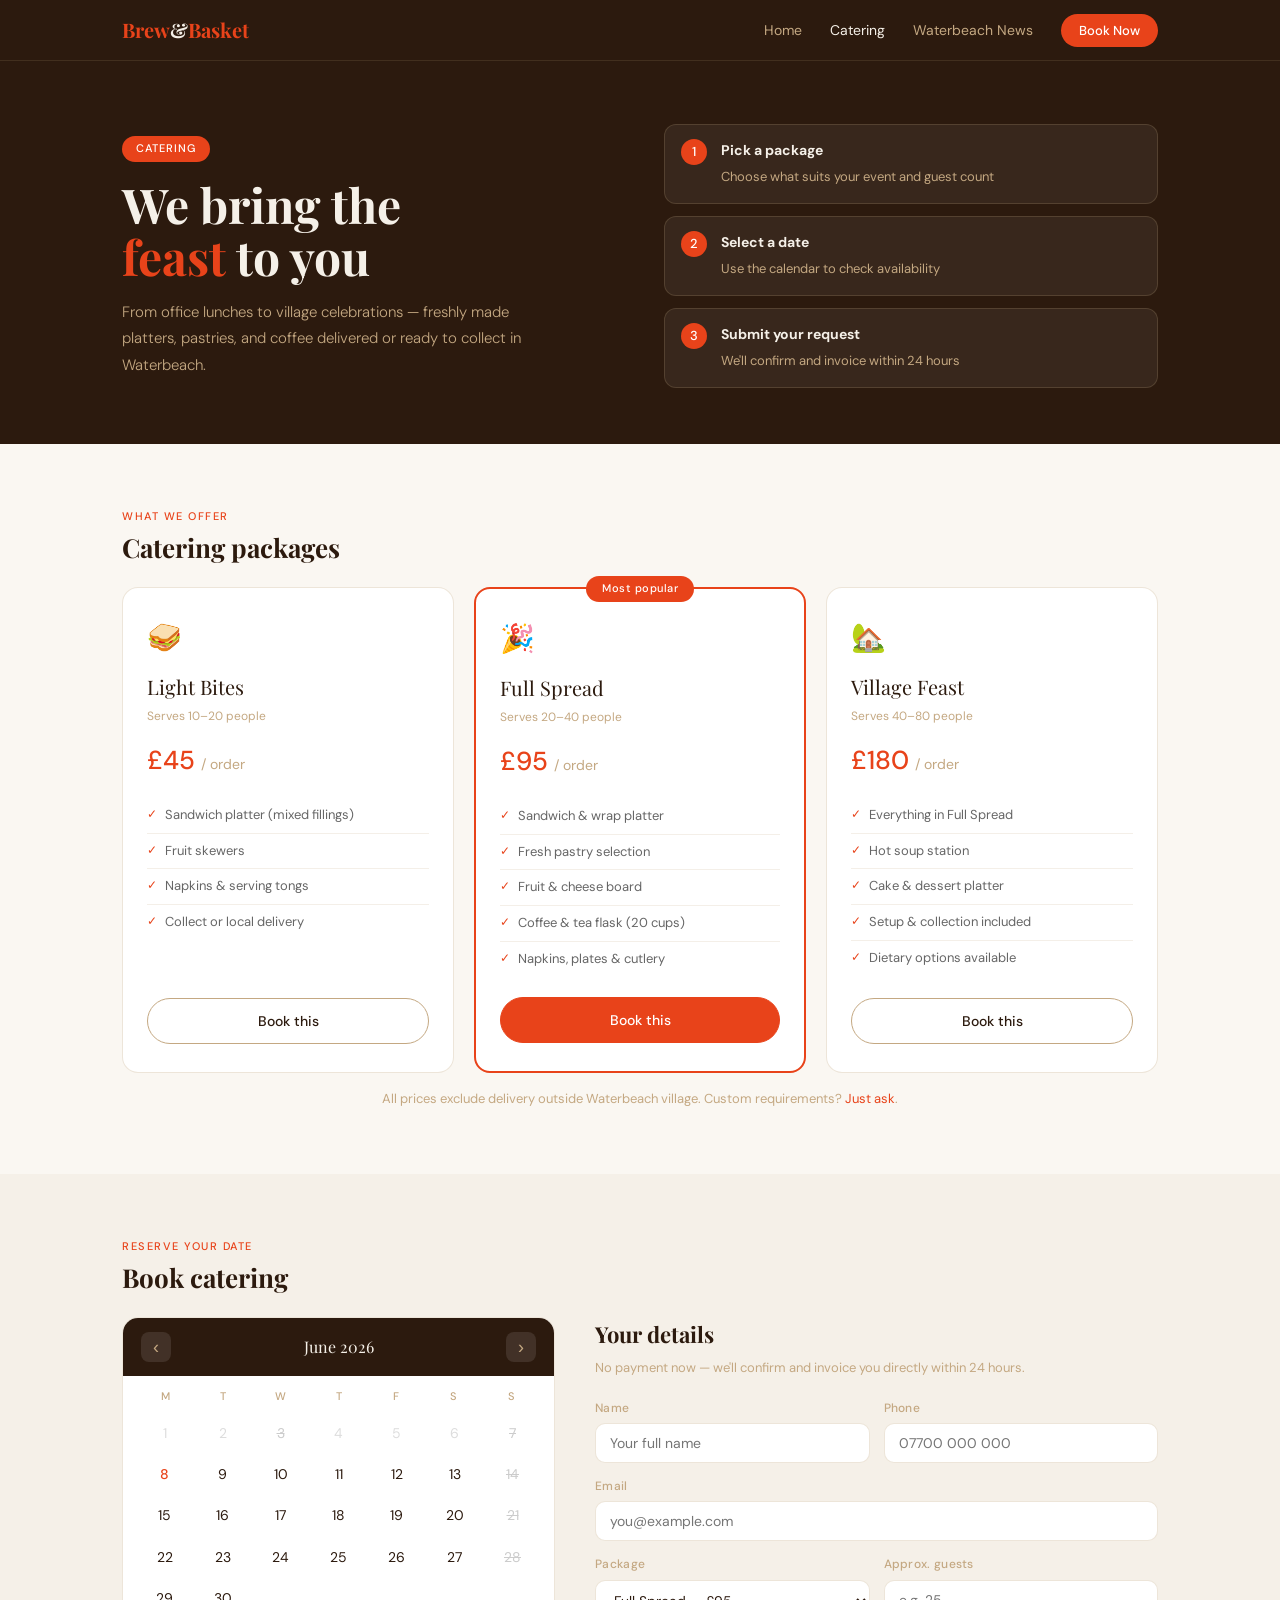
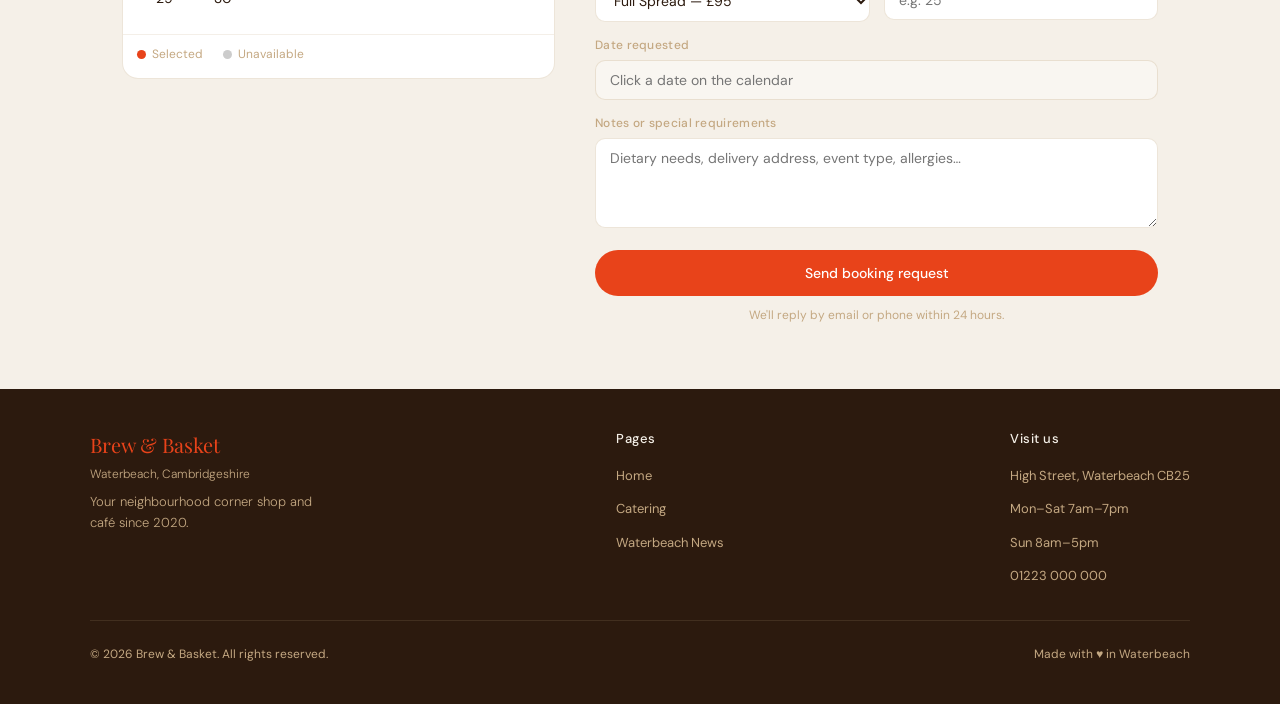
==== catering.html @ 32d7ae8f "Add files via upload" ====
<!DOCTYPE html>
<html lang="en">
<head>
  <meta charset="UTF-8" />
  <meta name="viewport" content="width=device-width, initial-scale=1.0" />
  <title>Catering — Brew & Basket Waterbeach</title>
  <meta name="description" content="Catering for every occasion in Waterbeach — sandwich platters, pastries, coffee flasks and more. Book online." />
  <link rel="stylesheet" href="css/style.css" />
  <link rel="stylesheet" href="css/catering.css" />
</head>
<body>

  <!-- NAV -->
  <nav class="nav">
    <div class="nav-inner">
      <a href="index.html" class="nav-logo">Brew<span>&amp;</span>Basket</a>
      <button class="nav-toggle" aria-label="Toggle menu">
        <span></span><span></span><span></span>
      </button>
      <ul class="nav-links">
        <li><a href="index.html">Home</a></li>
        <li><a href="catering.html">Catering</a></li>
        <li><a href="news.html">Waterbeach News</a></li>
        <li><a href="catering.html#book" class="nav-cta">Book Now</a></li>
      </ul>
    </div>
  </nav>

  <!-- HERO -->
  <section class="cat-hero">
    <div class="page">
      <div class="cat-hero-inner">
        <div class="cat-hero-text fade-up">
          <span class="tag">Catering</span>
          <h1>We bring the<br><em>feast</em> to you</h1>
          <p>From office lunches to village celebrations — freshly made platters, pastries, and coffee delivered or ready to collect in Waterbeach.</p>
        </div>
        <div class="cat-steps fade-up delay-2">
          <div class="step">
            <div class="step-num">1</div>
            <div class="step-text">
              <strong>Pick a package</strong>
              <span>Choose what suits your event and guest count</span>
            </div>
          </div>
          <div class="step">
            <div class="step-num">2</div>
            <div class="step-text">
              <strong>Select a date</strong>
              <span>Use the calendar to check availability</span>
            </div>
          </div>
          <div class="step">
            <div class="step-num">3</div>
            <div class="step-text">
              <strong>Submit your request</strong>
              <span>We'll confirm and invoice within 24 hours</span>
            </div>
          </div>
        </div>
      </div>
    </div>
  </section>

  <!-- PACKAGES -->
  <section class="section-pad">
    <div class="page">
      <p class="section-label reveal">What we offer</p>
      <h2 class="section-title reveal">Catering packages</h2>
      <div class="packages-grid">

        <div class="pkg reveal">
          <div class="pkg-icon">🥪</div>
          <div class="pkg-name">Light Bites</div>
          <div class="pkg-serves">Serves 10–20 people</div>
          <div class="pkg-price">£45 <span>/ order</span></div>
          <ul class="pkg-items">
            <li>Sandwich platter (mixed fillings)</li>
            <li>Fruit skewers</li>
            <li>Napkins &amp; serving tongs</li>
            <li>Collect or local delivery</li>
          </ul>
          <a href="#book" class="pkg-btn">Book this</a>
        </div>

        <div class="pkg pkg-featured reveal delay-1">
          <div class="pkg-badge">Most popular</div>
          <div class="pkg-icon">🎉</div>
          <div class="pkg-name">Full Spread</div>
          <div class="pkg-serves">Serves 20–40 people</div>
          <div class="pkg-price">£95 <span>/ order</span></div>
          <ul class="pkg-items">
            <li>Sandwich &amp; wrap platter</li>
            <li>Fresh pastry selection</li>
            <li>Fruit &amp; cheese board</li>
            <li>Coffee &amp; tea flask (20 cups)</li>
            <li>Napkins, plates &amp; cutlery</li>
          </ul>
          <a href="#book" class="pkg-btn pkg-btn-featured">Book this</a>
        </div>

        <div class="pkg reveal delay-2">
          <div class="pkg-icon">🏡</div>
          <div class="pkg-name">Village Feast</div>
          <div class="pkg-serves">Serves 40–80 people</div>
          <div class="pkg-price">£180 <span>/ order</span></div>
          <ul class="pkg-items">
            <li>Everything in Full Spread</li>
            <li>Hot soup station</li>
            <li>Cake &amp; dessert platter</li>
            <li>Setup &amp; collection included</li>
            <li>Dietary options available</li>
          </ul>
          <a href="#book" class="pkg-btn">Book this</a>
        </div>

      </div>
      <p class="pkg-note reveal">All prices exclude delivery outside Waterbeach village. Custom requirements? <a href="#book">Just ask</a>.</p>
    </div>
  </section>

  <!-- BOOKING -->
  <section id="book" class="booking-section">
    <div class="page">
      <p class="section-label reveal">Reserve your date</p>
      <h2 class="section-title reveal">Book catering</h2>
      <div class="booking-inner">

        <!-- Calendar -->
        <div class="cal-wrap reveal">
          <div class="cal-header">
            <button class="cal-nav" id="prevMonth" aria-label="Previous month">&#8249;</button>
            <span id="calTitle">June 2026</span>
            <button class="cal-nav" id="nextMonth" aria-label="Next month">&#8250;</button>
          </div>
          <div class="cal-days-row">
            <span>M</span><span>T</span><span>W</span><span>T</span><span>F</span><span>S</span><span>S</span>
          </div>
          <div class="cal-grid" id="calGrid"></div>
          <div class="cal-legend">
            <span><span class="dot dot-orange"></span>Selected</span>
            <span><span class="dot dot-grey"></span>Unavailable</span>
          </div>
        </div>

        <!-- Form -->
        <form class="booking-form reveal delay-1" id="bookingForm" onsubmit="handleSubmit(event)">
          <h3>Your details</h3>
          <p class="form-sub">No payment now — we'll confirm and invoice you directly within 24 hours.</p>

          <div class="form-row">
            <div class="field">
              <label for="name">Name</label>
              <input type="text" id="name" name="name" placeholder="Your full name" required />
            </div>
            <div class="field">
              <label for="phone">Phone</label>
              <input type="tel" id="phone" name="phone" placeholder="07700 000 000" required />
            </div>
          </div>
          <div class="field">
            <label for="email">Email</label>
            <input type="email" id="email" name="email" placeholder="you@example.com" required />
          </div>
          <div class="form-row">
            <div class="field">
              <label for="package">Package</label>
              <select id="package" name="package">
                <option>Light Bites — £45</option>
                <option selected>Full Spread — £95</option>
                <option>Village Feast — £180</option>
                <option>Not sure yet</option>
              </select>
            </div>
            <div class="field">
              <label for="guests">Approx. guests</label>
              <input type="number" id="guests" name="guests" placeholder="e.g. 25" min="5" />
            </div>
          </div>
          <div class="field">
            <label for="selectedDate">Date requested</label>
            <input type="text" id="selectedDate" name="date" placeholder="Click a date on the calendar" readonly />
          </div>
          <div class="field">
            <label for="notes">Notes or special requirements</label>
            <textarea id="notes" name="notes" placeholder="Dietary needs, delivery address, event type, allergies…"></textarea>
          </div>
          <button type="submit" class="btn-primary" style="width:100%; padding:14px;">Send booking request</button>
          <p class="form-note">We'll reply by email or phone within 24 hours.</p>
        </form>

        <div class="form-success" id="formSuccess" style="display:none;">
          <div class="success-icon">✓</div>
          <h3>Request received!</h3>
          <p>Thanks — we'll be in touch within 24 hours to confirm your booking.</p>
        </div>

      </div>
    </div>
  </section>

  <!-- FOOTER -->
  <footer class="footer">
    <div class="footer-inner">
      <div>
        <div class="footer-brand">Brew &amp; Basket
          <small>Waterbeach, Cambridgeshire</small>
        </div>
        <p style="color:var(--tan); font-size:13px; font-weight:300; margin-top:8px; max-width:240px; line-height:1.6;">Your neighbourhood corner shop and café since 2020.</p>
      </div>
      <div class="footer-col">
        <h4>Pages</h4>
        <ul>
          <li><a href="index.html">Home</a></li>
          <li><a href="catering.html">Catering</a></li>
          <li><a href="news.html">Waterbeach News</a></li>
        </ul>
      </div>
      <div class="footer-col">
        <h4>Visit us</h4>
        <ul>
          <li><a href="#">High Street, Waterbeach CB25</a></li>
          <li><a href="#">Mon–Sat 7am–7pm</a></li>
          <li><a href="#">Sun 8am–5pm</a></li>
          <li><a href="tel:01223000000">01223 000 000</a></li>
        </ul>
      </div>
    </div>
    <div class="footer-bottom">
      <span>© 2026 Brew &amp; Basket. All rights reserved.</span>
      <span>Made with ♥ in Waterbeach</span>
    </div>
  </footer>

  <script src="js/main.js"></script>
  <script src="js/calendar.js"></script>
</body>
</html>
---- css/style.css ----
@import url('https://fonts.googleapis.com/css2?family=Playfair+Display:wght@400;700&family=DM+Sans:wght@300;400;500&display=swap');

/* ── Brand tokens ── */
:root {
  --orange:  #E8431A;
  --cream:   #F5F0E8;
  --brown:   #2C1A0E;
  --tan:     #C4A882;
  --light:   #FAF7F2;
  --white:   #FFFFFF;
  --border:  rgba(196,168,130,0.30);
  --border-light: rgba(196,168,130,0.18);
}

/* ── Reset ── */
*, *::before, *::after { box-sizing: border-box; margin: 0; padding: 0; }
html { scroll-behavior: smooth; }
body {
  font-family: 'DM Sans', sans-serif;
  background: var(--light);
  color: var(--brown);
  font-size: 16px;
  line-height: 1.6;
}
img { max-width: 100%; display: block; }
a { color: inherit; }

/* ── Utility ── */
.tag {
  display: inline-block;
  background: var(--orange);
  color: #fff;
  font-size: 11px;
  font-weight: 500;
  letter-spacing: 1px;
  text-transform: uppercase;
  padding: 4px 14px;
  border-radius: 20px;
  margin-bottom: 1rem;
}
.section-label {
  font-size: 11px;
  letter-spacing: 1.5px;
  text-transform: uppercase;
  color: var(--orange);
  font-weight: 500;
  margin-bottom: 0.4rem;
}
.section-title {
  font-family: 'Playfair Display', serif;
  font-size: 26px;
  color: var(--brown);
  margin-bottom: 1.5rem;
  line-height: 1.2;
}
.btn-primary {
  display: inline-block;
  background: var(--orange);
  color: #fff;
  padding: 11px 26px;
  border-radius: 24px;
  font-size: 14px;
  font-weight: 500;
  text-decoration: none;
  transition: opacity .2s, transform .15s;
  border: none;
  cursor: pointer;
  font-family: 'DM Sans', sans-serif;
}
.btn-primary:hover { opacity: .88; transform: translateY(-1px); }
.btn-ghost {
  display: inline-block;
  border: 1.5px solid var(--tan);
  color: var(--tan);
  padding: 10px 24px;
  border-radius: 24px;
  font-size: 14px;
  text-decoration: none;
  transition: border-color .2s, color .2s;
}
.btn-ghost:hover { border-color: var(--cream); color: var(--cream); }

/* ── Navigation ── */
.nav {
  background: var(--brown);
  position: sticky;
  top: 0;
  z-index: 100;
  box-shadow: 0 1px 0 rgba(196,168,130,0.15);
}
.nav-inner {
  max-width: 1100px;
  margin: 0 auto;
  padding: 0 2rem;
  height: 60px;
  display: flex;
  align-items: center;
  justify-content: space-between;
}
.nav-logo {
  font-family: 'Playfair Display', serif;
  font-size: 20px;
  font-weight: 700;
  color: var(--orange);
  text-decoration: none;
}
.nav-logo span { color: var(--cream); }
.nav-links {
  display: flex;
  align-items: center;
  gap: 28px;
  list-style: none;
}
.nav-links a {
  color: var(--tan);
  text-decoration: none;
  font-size: 14px;
  transition: color .2s;
}
.nav-links a:hover,
.nav-links a.active { color: var(--cream); }
.nav-links .nav-cta {
  background: var(--orange);
  color: #fff;
  padding: 8px 18px;
  border-radius: 20px;
  font-size: 13px;
  font-weight: 500;
  transition: opacity .2s;
}
.nav-links .nav-cta:hover { opacity: .85; color: #fff; }

/* hamburger */
.nav-toggle {
  display: none;
  background: none;
  border: none;
  cursor: pointer;
  padding: 4px;
}
.nav-toggle span {
  display: block;
  width: 22px;
  height: 2px;
  background: var(--tan);
  margin: 5px 0;
  transition: transform .25s, opacity .25s;
}

/* ── Footer ── */
.footer {
  background: var(--brown);
  padding: 2.5rem 2rem;
}
.footer-inner {
  max-width: 1100px;
  margin: 0 auto;
  display: flex;
  align-items: flex-start;
  justify-content: space-between;
  gap: 2rem;
  flex-wrap: wrap;
}
.footer-brand {
  font-family: 'Playfair Display', serif;
  color: var(--orange);
  font-size: 20px;
}
.footer-brand small {
  display: block;
  color: var(--tan);
  font-family: 'DM Sans', sans-serif;
  font-size: 12px;
  font-weight: 300;
  margin-top: 4px;
}
.footer-brand p {
  color: var(--tan);
  font-size: 13px;
  font-weight: 300;
  margin-top: 8px;
  max-width: 260px;
  line-height: 1.6;
}
.footer-col h4 {
  color: var(--cream);
  font-size: 13px;
  font-weight: 500;
  letter-spacing: 0.5px;
  margin-bottom: 12px;
}
.footer-col ul { list-style: none; }
.footer-col ul li { margin-bottom: 8px; }
.footer-col ul li a {
  color: var(--tan);
  text-decoration: none;
  font-size: 13px;
  transition: color .2s;
}
.footer-col ul li a:hover { color: var(--cream); }
.footer-bottom {
  max-width: 1100px;
  margin: 1.5rem auto 0;
  padding-top: 1.5rem;
  border-top: 1px solid rgba(196,168,130,0.15);
  font-size: 12px;
  color: var(--tan);
  display: flex;
  justify-content: space-between;
  flex-wrap: wrap;
  gap: .5rem;
}

/* ── Page wrapper ── */
.page { max-width: 1100px; margin: 0 auto; padding: 0 2rem; }

/* ── Animations ── */
@keyframes fadeUp {
  from { opacity: 0; transform: translateY(18px); }
  to   { opacity: 1; transform: translateY(0); }
}
.fade-up { animation: fadeUp .55s ease both; }
.delay-1 { animation-delay: .1s; }
.delay-2 { animation-delay: .2s; }
.delay-3 { animation-delay: .3s; }
.delay-4 { animation-delay: .4s; }

/* ── Responsive ── */
@media (max-width: 768px) {
  .nav-links { display: none; flex-direction: column; position: absolute; top: 60px; left: 0; right: 0; background: var(--brown); padding: 1.5rem 2rem; gap: 16px; border-top: 1px solid rgba(196,168,130,0.15); }
  .nav-links.open { display: flex; }
  .nav-toggle { display: block; }
  .section-title { font-size: 22px; }
  .page { padding: 0 1.25rem; }
}
---- css/catering.css ----
/* ── Catering hero ── */
.cat-hero {
  background: var(--brown);
  padding: 4rem 0 3.5rem;
}
.cat-hero-inner {
  display: grid;
  grid-template-columns: 1fr 1fr;
  gap: 3rem;
  align-items: center;
}
.cat-hero-text h1 {
  font-family: 'Playfair Display', serif;
  font-size: 48px;
  color: var(--cream);
  line-height: 1.1;
  margin-bottom: 1rem;
}
.cat-hero-text h1 em { color: var(--orange); font-style: normal; }
.cat-hero-text p {
  color: var(--tan);
  font-size: 15px;
  font-weight: 300;
  line-height: 1.75;
  max-width: 400px;
}

.cat-steps { display: flex; flex-direction: column; gap: 12px; }
.step {
  display: flex;
  align-items: flex-start;
  gap: 14px;
  background: rgba(255,255,255,0.06);
  border: 1px solid rgba(196,168,130,0.2);
  border-radius: 12px;
  padding: 14px 16px;
  transition: border-color .2s;
}
.step:hover { border-color: rgba(232,67,26,0.35); }
.step-num {
  background: var(--orange);
  color: white;
  font-size: 13px;
  font-weight: 500;
  width: 26px;
  height: 26px;
  border-radius: 50%;
  display: flex;
  align-items: center;
  justify-content: center;
  flex-shrink: 0;
}
.step-text strong {
  display: block;
  color: var(--cream);
  font-size: 14px;
  margin-bottom: 2px;
}
.step-text span { color: var(--tan); font-size: 13px; }

/* ── Section padding ── */
.section-pad { padding: 4rem 0; }

/* ── Packages ── */
.packages-grid {
  display: grid;
  grid-template-columns: repeat(3, 1fr);
  gap: 20px;
  margin-bottom: 1rem;
}
.pkg {
  background: var(--white);
  border-radius: 16px;
  padding: 1.75rem 1.5rem;
  border: 1px solid var(--border);
  position: relative;
  display: flex;
  flex-direction: column;
  transition: transform .2s, box-shadow .2s;
}
.pkg:hover {
  transform: translateY(-4px);
  box-shadow: 0 12px 32px rgba(44,26,14,0.09);
}
.pkg-featured {
  border: 2px solid var(--orange);
}
.pkg-badge {
  position: absolute;
  top: -13px;
  left: 50%;
  transform: translateX(-50%);
  background: var(--orange);
  color: white;
  font-size: 11px;
  font-weight: 500;
  letter-spacing: 0.5px;
  padding: 4px 16px;
  border-radius: 20px;
  white-space: nowrap;
}
.pkg-icon { font-size: 28px; margin-bottom: 10px; }
.pkg-name {
  font-family: 'Playfair Display', serif;
  font-size: 20px;
  color: var(--brown);
  margin-bottom: 4px;
}
.pkg-serves {
  font-size: 12px;
  color: var(--tan);
  margin-bottom: 14px;
}
.pkg-price {
  font-size: 26px;
  font-weight: 500;
  color: var(--orange);
  margin-bottom: 16px;
}
.pkg-price span {
  font-size: 14px;
  color: var(--tan);
  font-weight: 400;
}
.pkg-items {
  list-style: none;
  flex: 1;
  margin-bottom: 20px;
}
.pkg-items li {
  font-size: 13px;
  color: #666;
  padding: 7px 0;
  border-bottom: 1px solid var(--border-light);
  padding-left: 18px;
  position: relative;
}
.pkg-items li::before {
  content: '✓';
  position: absolute;
  left: 0;
  color: var(--orange);
  font-size: 12px;
}
.pkg-items li:last-child { border-bottom: none; }
.pkg-btn {
  display: block;
  text-align: center;
  padding: 11px;
  border-radius: 24px;
  font-size: 14px;
  font-weight: 500;
  text-decoration: none;
  border: 1.5px solid var(--tan);
  color: var(--brown);
  transition: all .2s;
}
.pkg-btn:hover { border-color: var(--orange); color: var(--orange); }
.pkg-btn-featured {
  background: var(--orange);
  color: white;
  border-color: var(--orange);
}
.pkg-btn-featured:hover { opacity: .88; color: white; }
.pkg-note {
  font-size: 13px;
  color: var(--tan);
  text-align: center;
  margin-top: 1rem;
}
.pkg-note a { color: var(--orange); text-decoration: none; }

/* ── Booking section ── */
.booking-section {
  background: var(--cream);
  padding: 4rem 0;
}
.booking-inner {
  display: grid;
  grid-template-columns: 1fr 1.3fr;
  gap: 2.5rem;
  align-items: start;
}

/* Calendar */
.cal-wrap {
  background: var(--white);
  border-radius: 16px;
  border: 1px solid var(--border);
  overflow: hidden;
  position: sticky;
  top: 80px;
}
.cal-header {
  background: var(--brown);
  padding: 14px 18px;
  display: flex;
  align-items: center;
  justify-content: space-between;
}
.cal-header span {
  color: var(--cream);
  font-family: 'Playfair Display', serif;
  font-size: 16px;
}
.cal-nav {
  background: rgba(255,255,255,0.1);
  border: none;
  color: var(--tan);
  width: 30px;
  height: 30px;
  border-radius: 8px;
  cursor: pointer;
  font-size: 18px;
  line-height: 1;
  display: flex;
  align-items: center;
  justify-content: center;
  transition: background .2s;
}
.cal-nav:hover { background: rgba(255,255,255,0.18); color: var(--cream); }
.cal-days-row {
  display: grid;
  grid-template-columns: repeat(7, 1fr);
  text-align: center;
  padding: 12px 14px 4px;
}
.cal-days-row span {
  font-size: 11px;
  color: var(--tan);
  font-weight: 500;
}
.cal-grid {
  display: grid;
  grid-template-columns: repeat(7, 1fr);
  text-align: center;
  padding: 4px 14px 16px;
  gap: 3px;
}
.cal-grid .day {
  font-size: 14px;
  color: var(--brown);
  padding: 8px 4px;
  border-radius: 8px;
  cursor: pointer;
  transition: background .15s;
  user-select: none;
}
.cal-grid .day:hover:not(.booked):not(.past) { background: rgba(232,67,26,0.1); }
.cal-grid .empty { visibility: hidden; cursor: default; }
.cal-grid .booked { color: #ccc; cursor: not-allowed; text-decoration: line-through; }
.cal-grid .past   { color: #ddd; cursor: not-allowed; }
.cal-grid .today  { font-weight: 500; color: var(--orange); }
.cal-grid .selected { background: var(--orange) !important; color: white !important; border-radius: 8px; }
.cal-legend {
  display: flex;
  gap: 20px;
  padding: 0 14px 14px;
  border-top: 1px solid var(--border-light);
  padding-top: 10px;
}
.cal-legend span {
  font-size: 12px;
  color: var(--tan);
  display: flex;
  align-items: center;
  gap: 6px;
}
.dot { width: 9px; height: 9px; border-radius: 50%; }
.dot-orange { background: var(--orange); }
.dot-grey   { background: #ccc; }

/* Booking form */
.booking-form h3 {
  font-family: 'Playfair Display', serif;
  font-size: 22px;
  color: var(--brown);
  margin-bottom: 6px;
}
.form-sub {
  font-size: 13px;
  color: var(--tan);
  margin-bottom: 1.25rem;
  line-height: 1.6;
}
.form-row {
  display: grid;
  grid-template-columns: 1fr 1fr;
  gap: 14px;
}
.field { margin-bottom: 14px; }
.field label {
  display: block;
  font-size: 12px;
  font-weight: 500;
  color: var(--tan);
  letter-spacing: 0.3px;
  margin-bottom: 5px;
}
.field input,
.field select,
.field textarea {
  width: 100%;
  background: var(--white);
  border: 1px solid var(--border);
  border-radius: 10px;
  padding: 10px 14px;
  font-size: 14px;
  color: var(--brown);
  font-family: 'DM Sans', sans-serif;
  outline: none;
  transition: border-color .2s;
}
.field input:focus,
.field select:focus,
.field textarea:focus { border-color: var(--orange); }
.field textarea { height: 90px; resize: vertical; }
.field input[readonly] { background: #f9f6f1; cursor: pointer; }
.form-note {
  font-size: 12px;
  color: var(--tan);
  text-align: center;
  margin-top: 10px;
}
.form-success {
  background: var(--white);
  border-radius: 16px;
  border: 1px solid var(--border);
  padding: 3rem;
  text-align: center;
}
.success-icon {
  width: 52px;
  height: 52px;
  background: var(--orange);
  color: white;
  font-size: 22px;
  border-radius: 50%;
  display: flex;
  align-items: center;
  justify-content: center;
  margin: 0 auto 1rem;
}
.form-success h3 {
  font-family: 'Playfair Display', serif;
  font-size: 22px;
  margin-bottom: 8px;
}
.form-success p { color: var(--tan); font-size: 14px; }

/* ── Responsive ── */
@media (max-width: 900px) {
  .packages-grid { grid-template-columns: 1fr; max-width: 420px; margin: 0 auto 1rem; }
  .booking-inner { grid-template-columns: 1fr; }
  .cal-wrap { position: static; }
}
@media (max-width: 768px) {
  .cat-hero-inner { grid-template-columns: 1fr; }
  .cat-hero-text h1 { font-size: 36px; }
  .cat-steps { display: none; }
  .form-row { grid-template-columns: 1fr; }
}
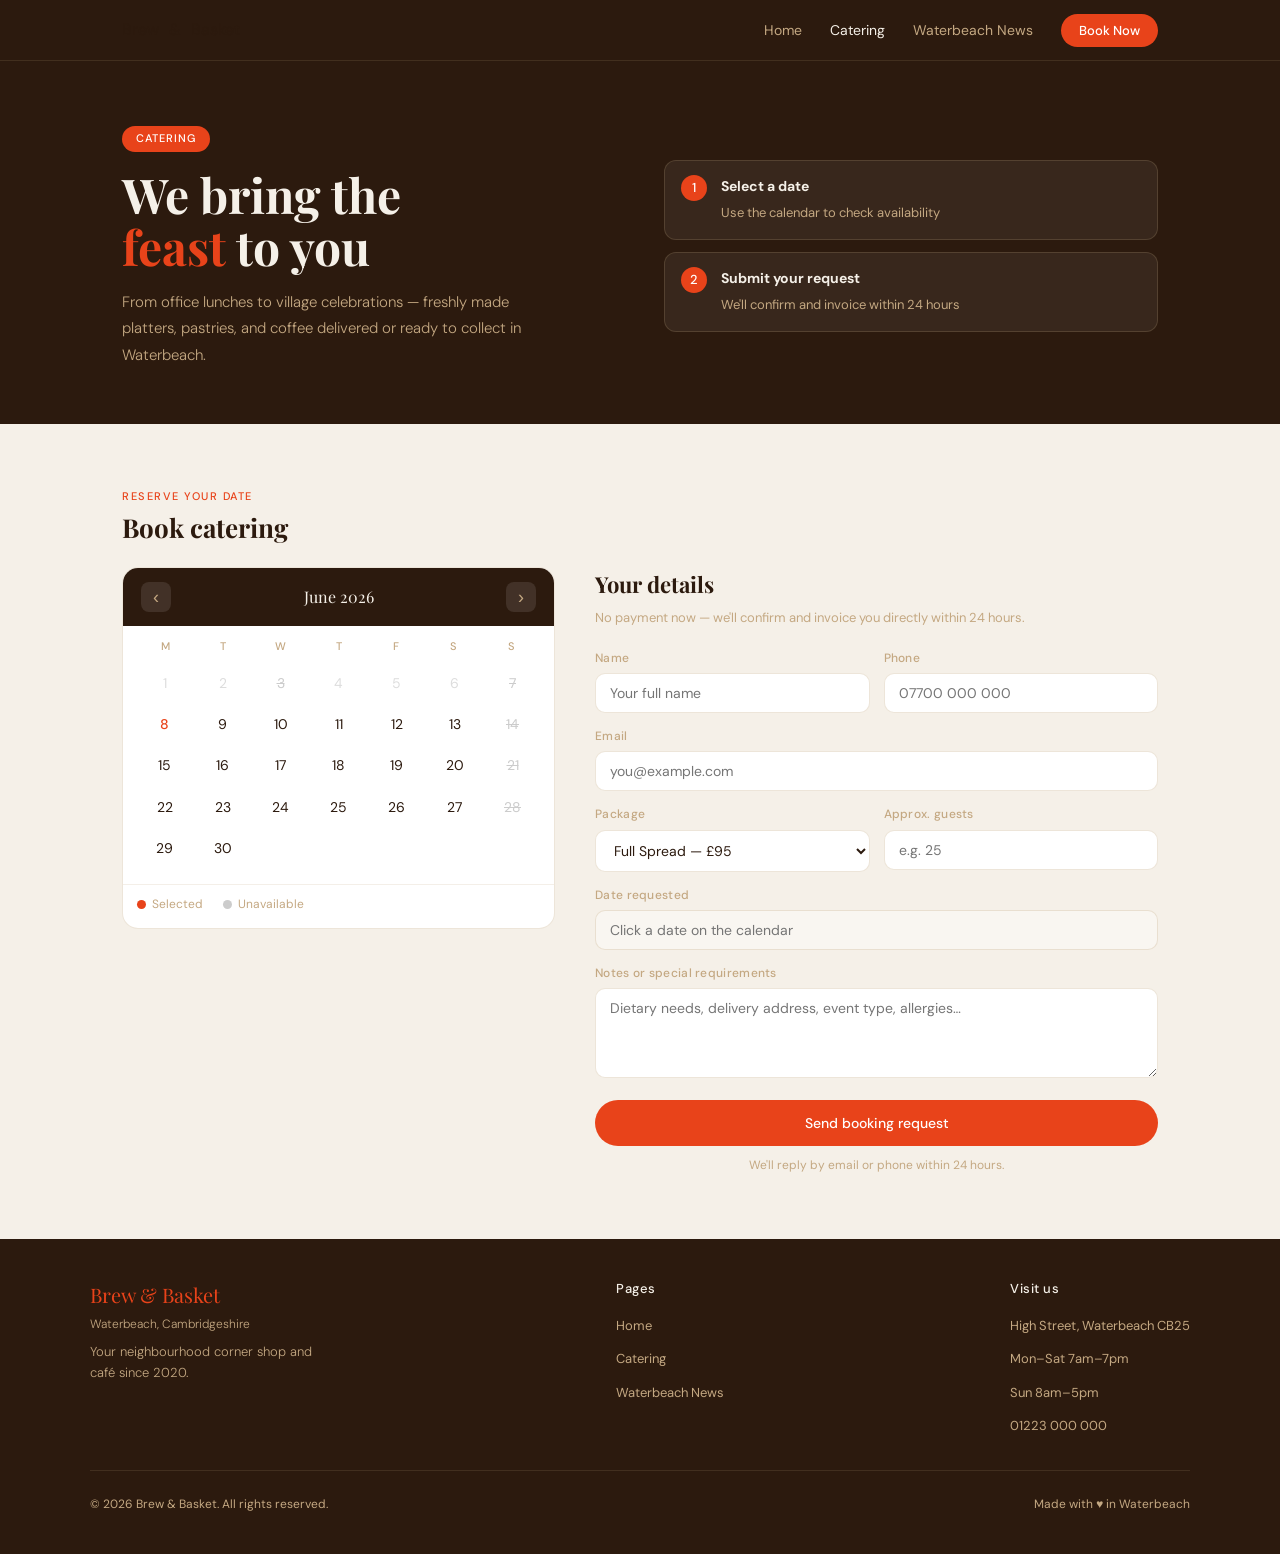
==== commit c779fdf8: "Remove catering packages and update steps Removed package details and adjusted step numbering." ====
--- a/catering.html
+++ b/catering.html
@@ -39,19 +39,12 @@
           <div class="step">
             <div class="step-num">1</div>
             <div class="step-text">
-              <strong>Pick a package</strong>
-              <span>Choose what suits your event and guest count</span>
-            </div>
-          </div>
-          <div class="step">
-            <div class="step-num">2</div>
-            <div class="step-text">
               <strong>Select a date</strong>
               <span>Use the calendar to check availability</span>
             </div>
           </div>
           <div class="step">
-            <div class="step-num">3</div>
+            <div class="step-num">2</div>
             <div class="step-text">
               <strong>Submit your request</strong>
               <span>We'll confirm and invoice within 24 hours</span>
@@ -63,61 +56,7 @@
   </section>
 
   <!-- PACKAGES -->
-  <section class="section-pad">
-    <div class="page">
-      <p class="section-label reveal">What we offer</p>
-      <h2 class="section-title reveal">Catering packages</h2>
-      <div class="packages-grid">
 
-        <div class="pkg reveal">
-          <div class="pkg-icon">🥪</div>
-          <div class="pkg-name">Light Bites</div>
-          <div class="pkg-serves">Serves 10–20 people</div>
-          <div class="pkg-price">£45 <span>/ order</span></div>
-          <ul class="pkg-items">
-            <li>Sandwich platter (mixed fillings)</li>
-            <li>Fruit skewers</li>
-            <li>Napkins &amp; serving tongs</li>
-            <li>Collect or local delivery</li>
-          </ul>
-          <a href="#book" class="pkg-btn">Book this</a>
-        </div>
-
-        <div class="pkg pkg-featured reveal delay-1">
-          <div class="pkg-badge">Most popular</div>
-          <div class="pkg-icon">🎉</div>
-          <div class="pkg-name">Full Spread</div>
-          <div class="pkg-serves">Serves 20–40 people</div>
-          <div class="pkg-price">£95 <span>/ order</span></div>
-          <ul class="pkg-items">
-            <li>Sandwich &amp; wrap platter</li>
-            <li>Fresh pastry selection</li>
-            <li>Fruit &amp; cheese board</li>
-            <li>Coffee &amp; tea flask (20 cups)</li>
-            <li>Napkins, plates &amp; cutlery</li>
-          </ul>
-          <a href="#book" class="pkg-btn pkg-btn-featured">Book this</a>
-        </div>
-
-        <div class="pkg reveal delay-2">
-          <div class="pkg-icon">🏡</div>
-          <div class="pkg-name">Village Feast</div>
-          <div class="pkg-serves">Serves 40–80 people</div>
-          <div class="pkg-price">£180 <span>/ order</span></div>
-          <ul class="pkg-items">
-            <li>Everything in Full Spread</li>
-            <li>Hot soup station</li>
-            <li>Cake &amp; dessert platter</li>
-            <li>Setup &amp; collection included</li>
-            <li>Dietary options available</li>
-          </ul>
-          <a href="#book" class="pkg-btn">Book this</a>
-        </div>
-
-      </div>
-      <p class="pkg-note reveal">All prices exclude delivery outside Waterbeach village. Custom requirements? <a href="#book">Just ask</a>.</p>
-    </div>
-  </section>
 
   <!-- BOOKING -->
   <section id="book" class="booking-section">
--- a/css/style.css
+++ b/css/style.css
@@ -98,13 +98,24 @@
   justify-content: space-between;
 }
 .nav-logo {
+  display: flex;
+  align-items: center;
+  gap: 10px;
+  text-decoration: none;
+}
+.nav-logo img {
+  height: 40px;
+  width: 40px;
+  object-fit: contain;
+  border-radius: 50%;
+}
+.nav-logo-text {
   font-family: 'Playfair Display', serif;
   font-size: 20px;
   font-weight: 700;
   color: var(--orange);
-  text-decoration: none;
-}
-.nav-logo span { color: var(--cream); }
+}
+.nav-logo-text span { color: var(--cream); }
 .nav-links {
   display: flex;
   align-items: center;
@@ -161,6 +172,19 @@
   gap: 2rem;
   flex-wrap: wrap;
 }
+.footer-brand-wrap {
+  display: flex;
+  align-items: flex-start;
+  gap: 14px;
+}
+.footer-brand-wrap img {
+  width: 54px;
+  height: 54px;
+  object-fit: contain;
+  border-radius: 50%;
+  margin-top: 2px;
+  flex-shrink: 0;
+}
 .footer-brand {
   font-family: 'Playfair Display', serif;
   color: var(--orange);
@@ -182,6 +206,30 @@
   max-width: 260px;
   line-height: 1.6;
 }
+.footer-social {
+  display: flex;
+  gap: 10px;
+  margin-top: 14px;
+}
+.footer-social a {
+  display: flex;
+  align-items: center;
+  justify-content: center;
+  width: 34px;
+  height: 34px;
+  border-radius: 8px;
+  background: rgba(196,168,130,0.12);
+  border: 1px solid rgba(196,168,130,0.2);
+  color: var(--tan);
+  text-decoration: none;
+  transition: background .2s, color .2s;
+}
+.footer-social a:hover {
+  background: var(--orange);
+  color: white;
+  border-color: var(--orange);
+}
+.footer-social svg { width: 16px; height: 16px; }
 .footer-col h4 {
   color: var(--cream);
   font-size: 13px;
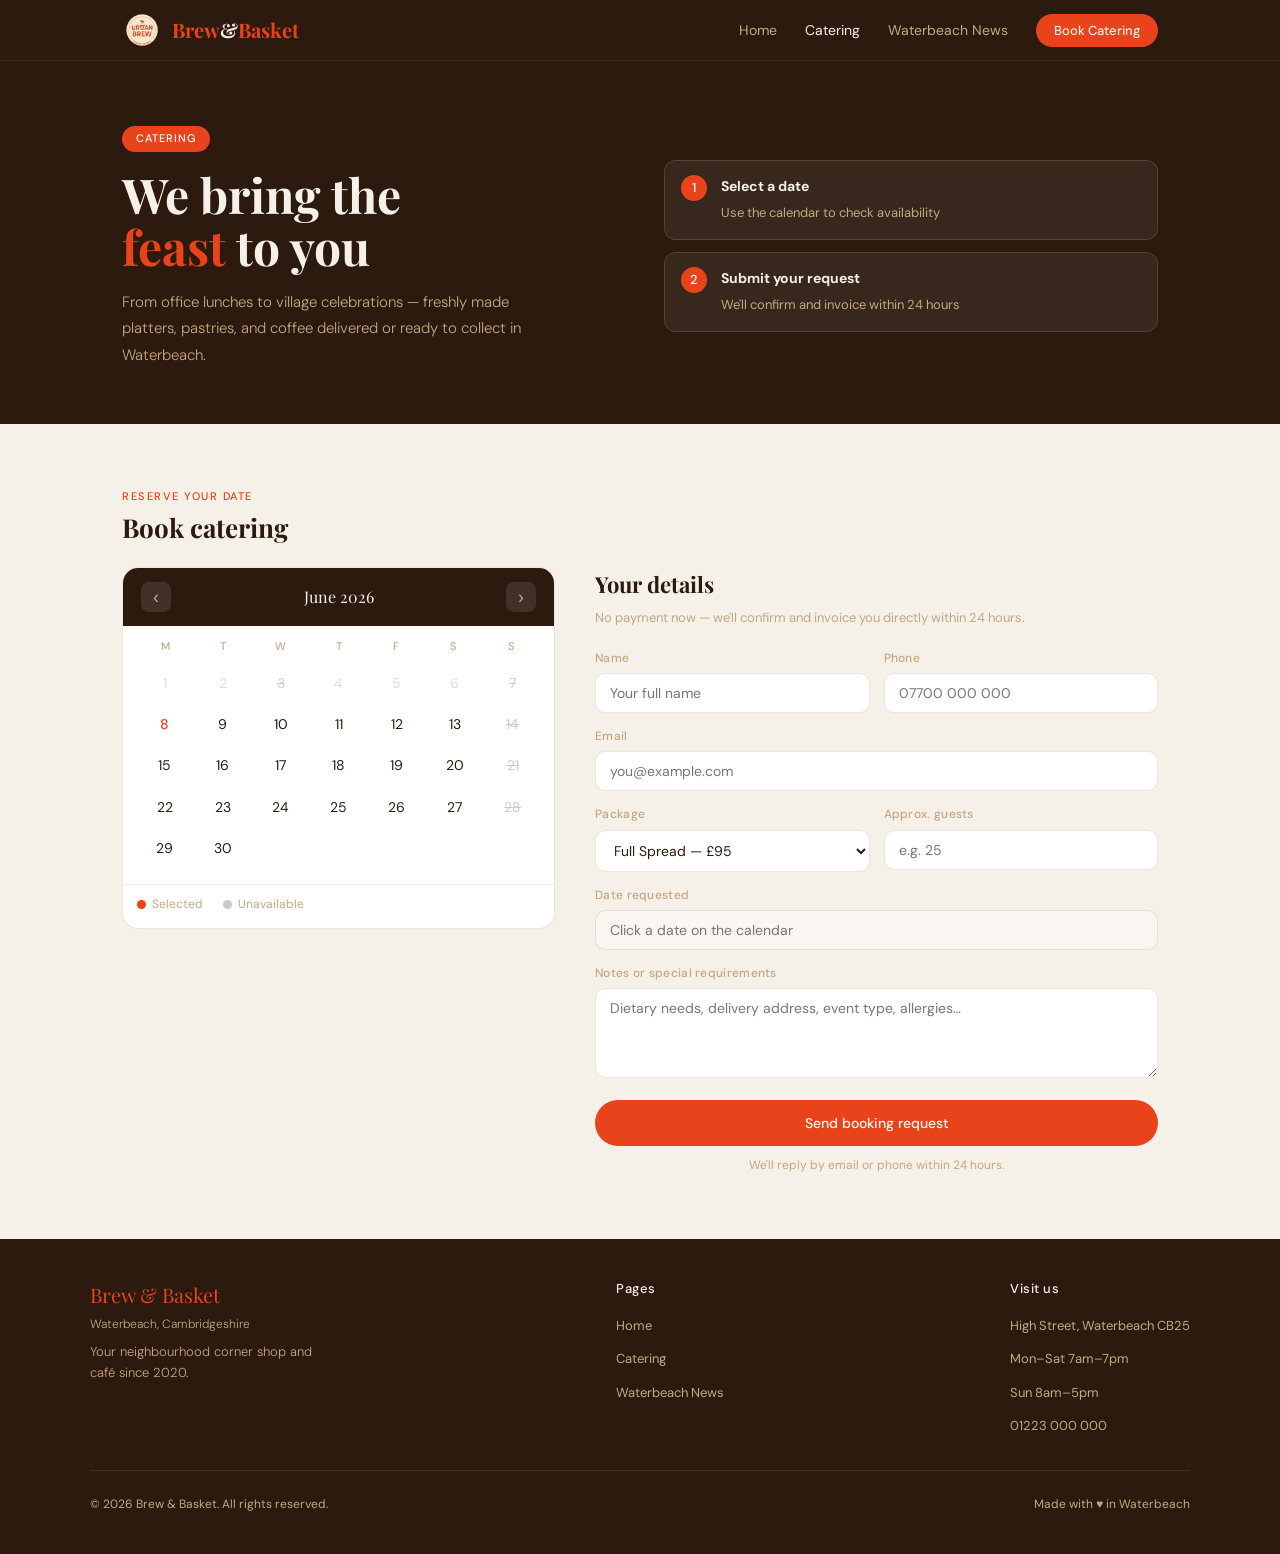
==== commit 5ab50d1e: "Update navigation link text for catering section" ====
--- a/catering.html
+++ b/catering.html
@@ -13,7 +13,10 @@
   <!-- NAV -->
   <nav class="nav">
     <div class="nav-inner">
-      <a href="index.html" class="nav-logo">Brew<span>&amp;</span>Basket</a>
+      <a href="index.html" class="nav-logo">
+        <img src="images/logo.png" alt="Brew & Basket logo" />
+        <span class="nav-logo-text">Brew<span>&amp;</span>Basket</span>
+      </a>
       <button class="nav-toggle" aria-label="Toggle menu">
         <span></span><span></span><span></span>
       </button>
@@ -21,7 +24,7 @@
         <li><a href="index.html">Home</a></li>
         <li><a href="catering.html">Catering</a></li>
         <li><a href="news.html">Waterbeach News</a></li>
-        <li><a href="catering.html#book" class="nav-cta">Book Now</a></li>
+        <li><a href="catering.html" class="nav-cta">Book Catering</a></li>
       </ul>
     </div>
   </nav>
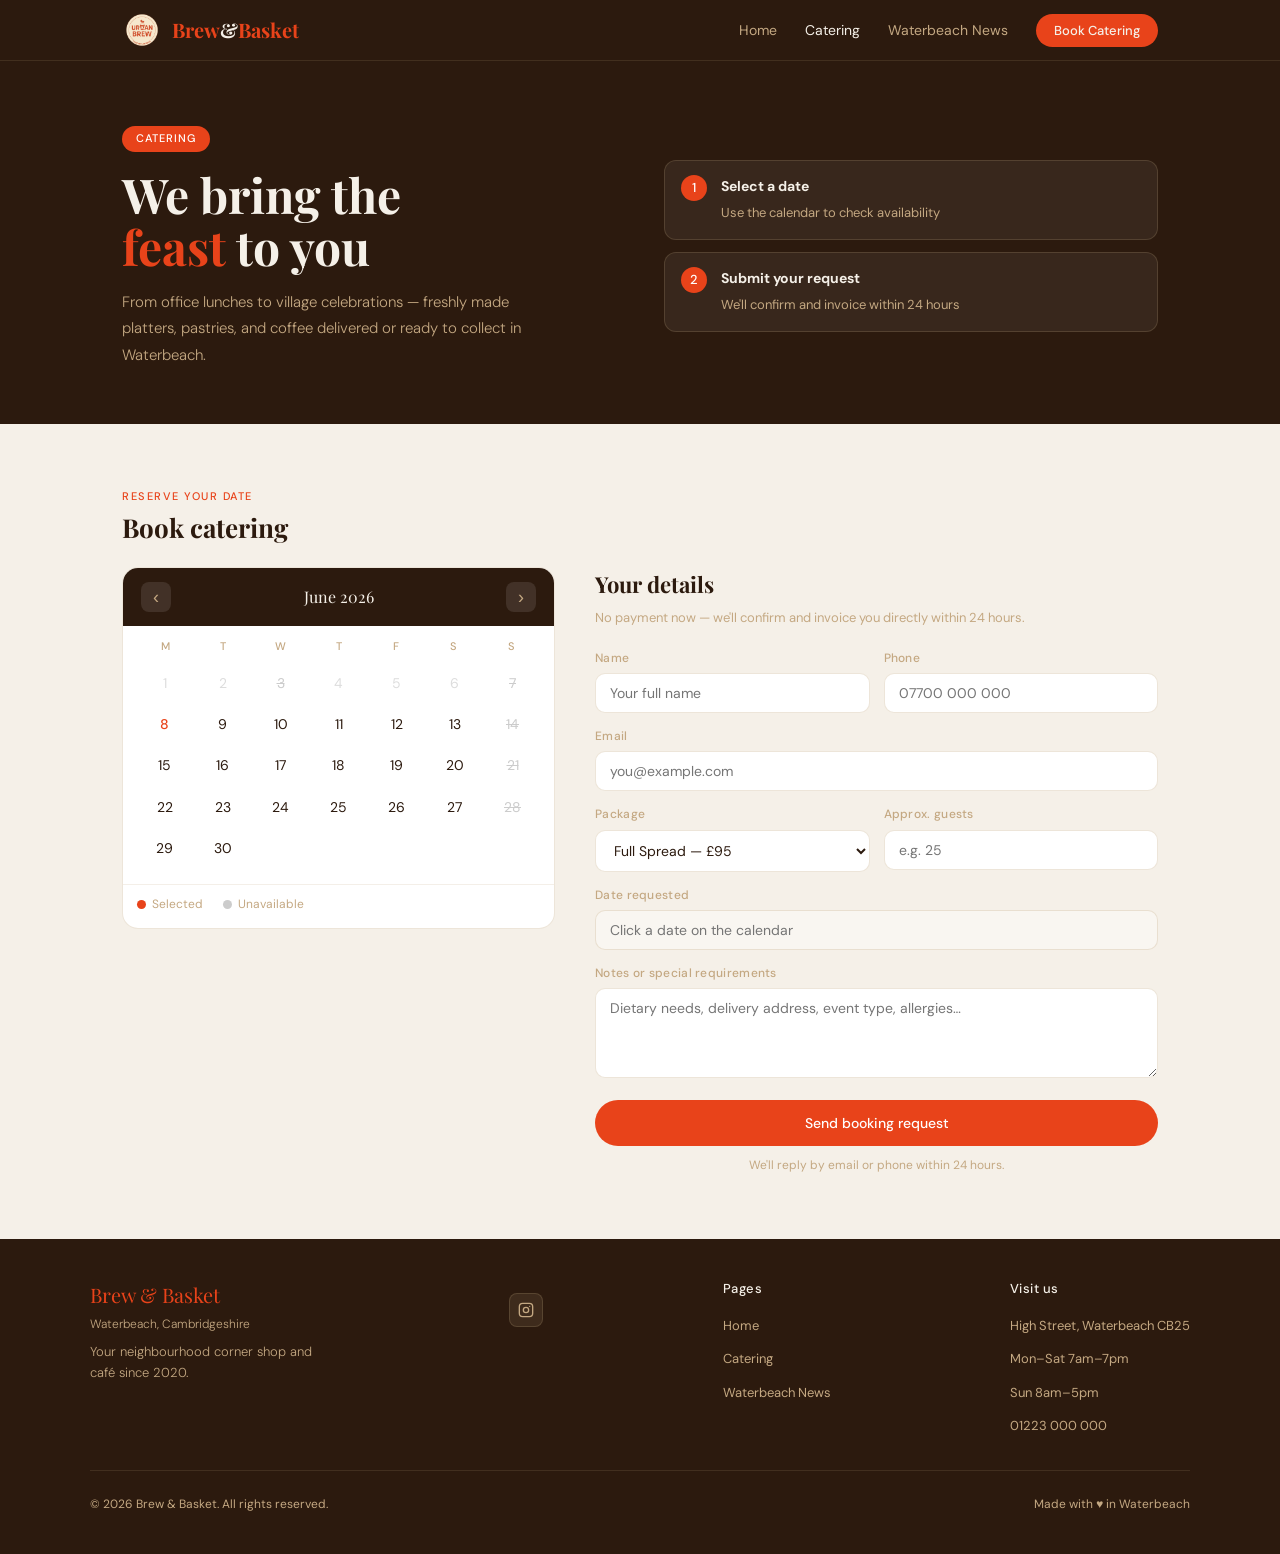
==== commit 0c327ad8: "Add Instagram link to footer section" ====
--- a/catering.html
+++ b/catering.html
@@ -150,6 +150,11 @@
         </div>
         <p style="color:var(--tan); font-size:13px; font-weight:300; margin-top:8px; max-width:240px; line-height:1.6;">Your neighbourhood corner shop and café since 2020.</p>
       </div>
+       <div class="footer-social">
+              <a href="https://www.instagram.com/urbanbrew2025/" target="_blank" rel="noopener" aria-label="Instagram">
+                <svg viewBox="0 0 24 24" fill="none" stroke="currentColor" stroke-width="2"><rect x="2" y="2" width="20" height="20" rx="5" ry="5"/><circle cx="12" cy="12" r="4"/><circle cx="17.5" cy="6.5" r="1" fill="currentColor" stroke="none"/></svg>
+              </a>
+            </div>      
       <div class="footer-col">
         <h4>Pages</h4>
         <ul>
